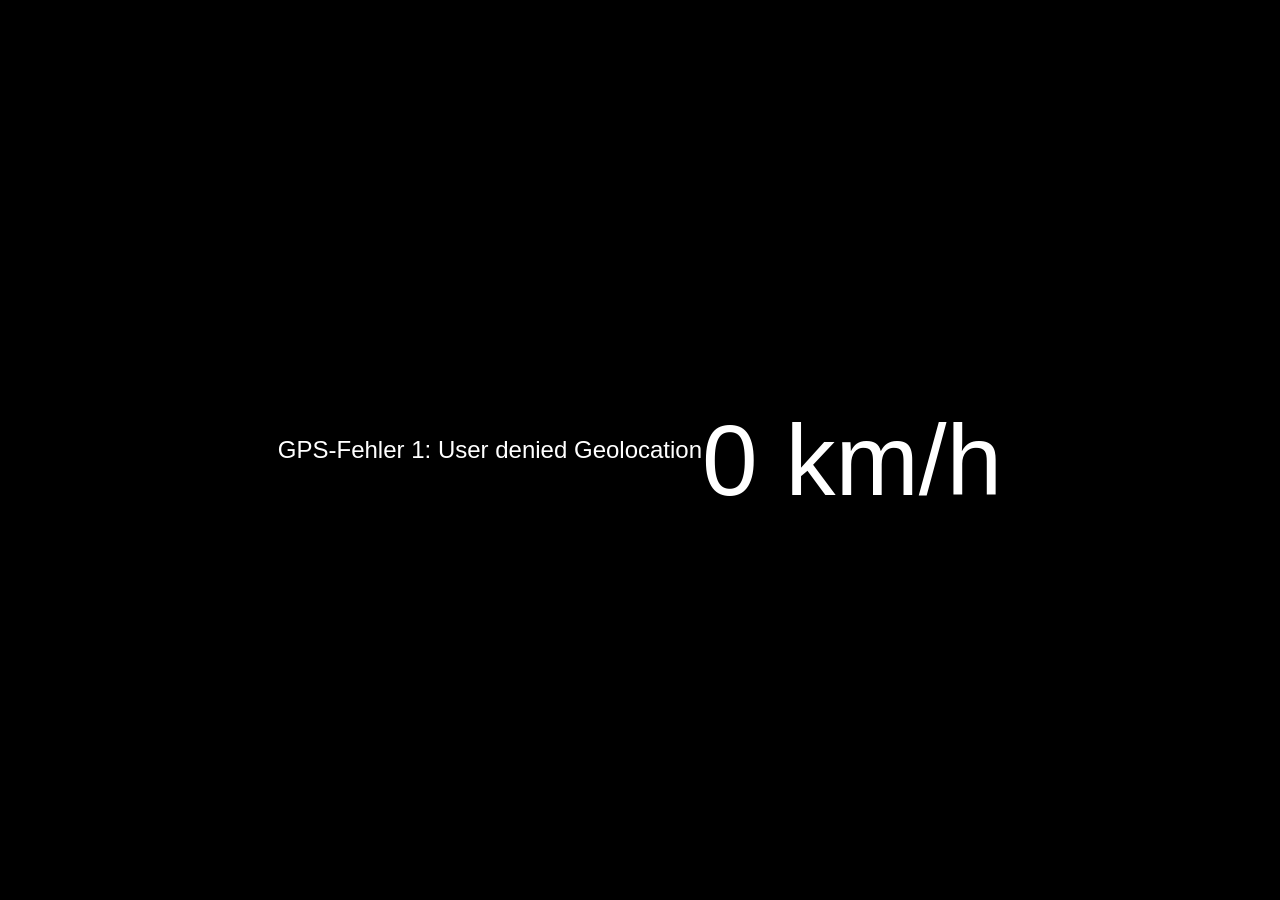
==== index.html @ 5b5c3d7a "Add initial HTML structure for GPS tesT" ====
<!DOCTYPE html>
<html lang="de">
<head>
    <meta charset="UTF-8">
    <meta name="viewport"
          content="width=device-width,
                   initial-scale=1.0">
    <title>DigitalTacho GPS Test</title>
    <style>
        html,
        body {
            margin: 0;
            width: 100%;
            height: 100%;
            background: #000;
            color: #fff;
            font-family: -apple-system, BlinkMacSystemFont, sans-serif;
        }
        body {
            display: flex;
            align-items: center;
            justify-content: center;
        }
        #status {
            text-align: center;
            font-size: 24px;
        }
        #speed {
            margin-top: 20px;
            font-size: 100px;
            font-weight: 300;
        }
    </style>
</head>
<body>
<div id="status">
    GPS wird gestartet …
</div>
<div id="speed">
    0 km/h
</div>
<script>
const status = document.getElementById("status");
const speed = document.getElementById("speed");
if (!navigator.geolocation) {
    status.textContent =
        "GPS wird nicht unterstützt";
} else {
    status.textContent =
        "GPS wird angefordert …";
    navigator.geolocation.watchPosition(
        function(position) {
            const gpsSpeed =
                position.coords.speed;
            if (
                gpsSpeed !== null &&
                Number.isFinite(gpsSpeed) &&
                gpsSpeed >= 0
            ) {
                const kmh =
                    Math.round(gpsSpeed * 3.6);
                speed.textContent =
                    kmh + " km/h";
            }
            status.textContent =
                "GPS aktiv · Genauigkeit ±" +
                Math.round(position.coords.accuracy) +
                " m";
        },
        function(error) {
            status.textContent =
                "GPS-Fehler " +
                error.code +
                ": " +
                error.message;
        },
        {
            enableHighAccuracy: true,
            maximumAge: 1000,
            timeout: 15000
        }
    );
}
</script>
</body>
</html>
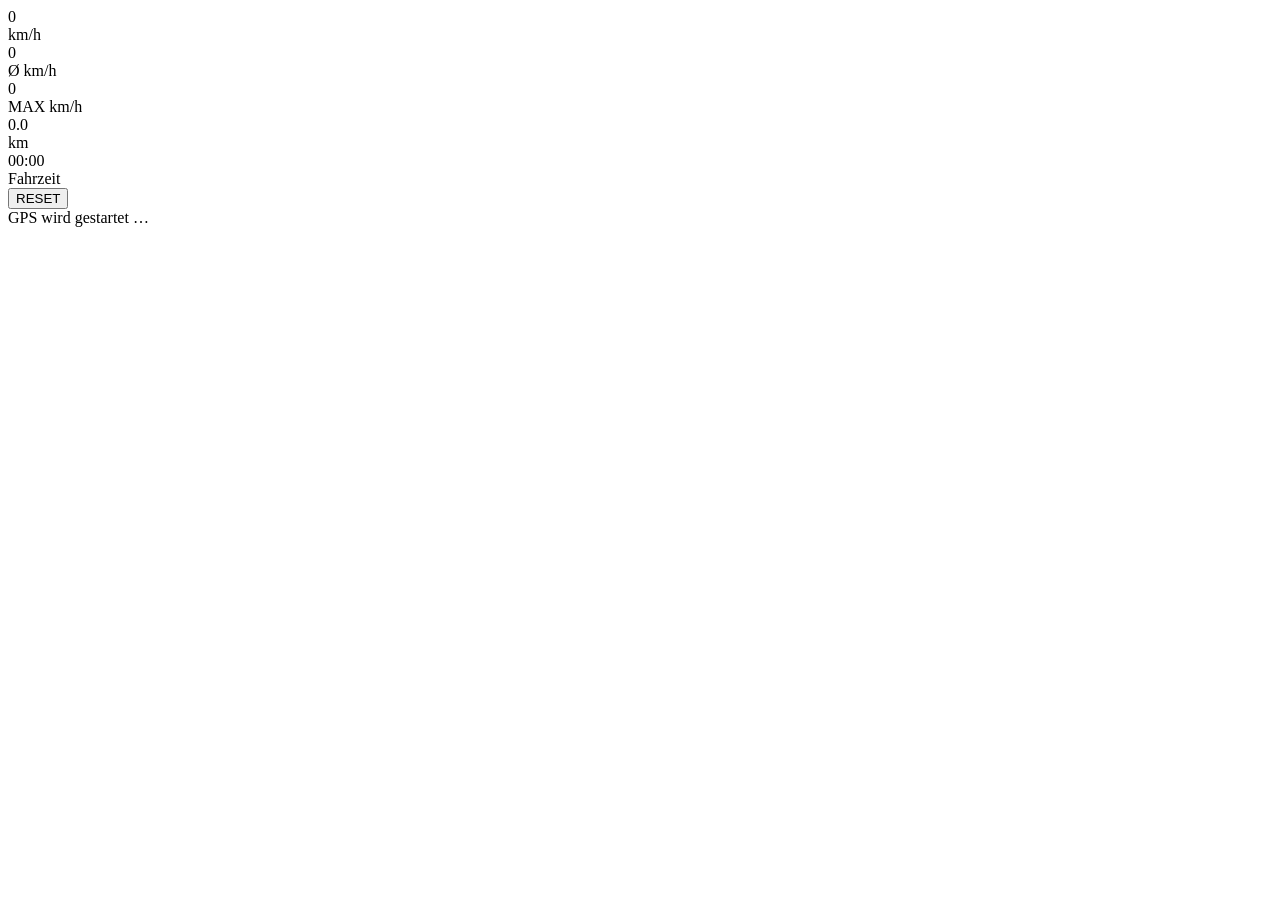
==== commit 7b2fd39d: "Enhance index.html for mobile compatibility and layout Updated meta tags for mobile web app support " ====
--- a/index.html
+++ b/index.html
@@ -4,83 +4,92 @@
     <meta charset="UTF-8">
     <meta name="viewport"
           content="width=device-width,
-                   initial-scale=1.0">
-    <title>DigitalTacho GPS Test</title>
-    <style>
-        html,
-        body {
-            margin: 0;
-            width: 100%;
-            height: 100%;
-            background: #000;
-            color: #fff;
-            font-family: -apple-system, BlinkMacSystemFont, sans-serif;
-        }
-        body {
-            display: flex;
-            align-items: center;
-            justify-content: center;
-        }
-        #status {
-            text-align: center;
-            font-size: 24px;
-        }
-        #speed {
-            margin-top: 20px;
-            font-size: 100px;
-            font-weight: 300;
-        }
-    </style>
+                   initial-scale=1.0,
+                   maximum-scale=1.0,
+                   user-scalable=no">
+    <meta name="apple-mobile-web-app-capable"
+          content="yes">
+    <meta name="apple-mobile-web-app-status-bar-style"
+          content="black-translucent">
+    <meta name="apple-mobile-web-app-title"
+          content="DigitalTacho">
+    <title>DigitalTacho</title>
+    <link rel="stylesheet"
+          href="style.css">
 </head>
 <body>
-<div id="status">
-    GPS wird gestartet …
-</div>
-<div id="speed">
-    0 km/h
-</div>
-<script>
-const status = document.getElementById("status");
-const speed = document.getElementById("speed");
-if (!navigator.geolocation) {
-    status.textContent =
-        "GPS wird nicht unterstützt";
-} else {
-    status.textContent =
-        "GPS wird angefordert …";
-    navigator.geolocation.watchPosition(
-        function(position) {
-            const gpsSpeed =
-                position.coords.speed;
-            if (
-                gpsSpeed !== null &&
-                Number.isFinite(gpsSpeed) &&
-                gpsSpeed >= 0
-            ) {
-                const kmh =
-                    Math.round(gpsSpeed * 3.6);
-                speed.textContent =
-                    kmh + " km/h";
-            }
-            status.textContent =
-                "GPS aktiv · Genauigkeit ±" +
-                Math.round(position.coords.accuracy) +
-                " m";
-        },
-        function(error) {
-            status.textContent =
-                "GPS-Fehler " +
-                error.code +
-                ": " +
-                error.message;
-        },
-        {
-            enableHighAccuracy: true,
-            maximumAge: 1000,
-            timeout: 15000
-        }
-    );
-}
-</script>
+<main class="tacho">
+    <!-- =========================
+         GESCHWINDIGKEIT
+         ========================= -->
+    <section class="speed-area">
+        <div id="speed">
+            0
+        </div>
+        <div class="unit">
+            km/h
+        </div>
+    </section>
+    <!-- =========================
+         FAHRDATEN
+         ========================= -->
+    <section class="stats">
+        <div class="stat">
+            <div
+                class="stat-value"
+                id="average">
+                0
+            </div>
+            <div class="stat-label">
+                Ø km/h
+            </div>
+        </div>
+        <div class="stat">
+            <div
+                class="stat-value"
+                id="maximum">
+                0
+            </div>
+            <div class="stat-label">
+                MAX km/h
+            </div>
+        </div>
+        <div class="stat">
+            <div
+                class="stat-value"
+                id="distance">
+                0.0
+            </div>
+            <div class="stat-label">
+                km
+            </div>
+        </div>
+        <div class="stat">
+            <div
+                class="stat-value"
+                id="duration">
+                00:00
+            </div>
+            <div class="stat-label">
+                Fahrzeit
+            </div>
+        </div>
+    </section>
+    <!-- =========================
+         RESET
+         ========================= -->
+    <button
+        id="resetButton"
+        type="button">
+        RESET
+    </button>
+    <!-- =========================
+         GPS STATUS
+         ========================= -->
+    <div id="status">
+        GPS wird gestartet …
+    </div>
+</main>
+<script src="app.js"></script>
 </body>
 </html>
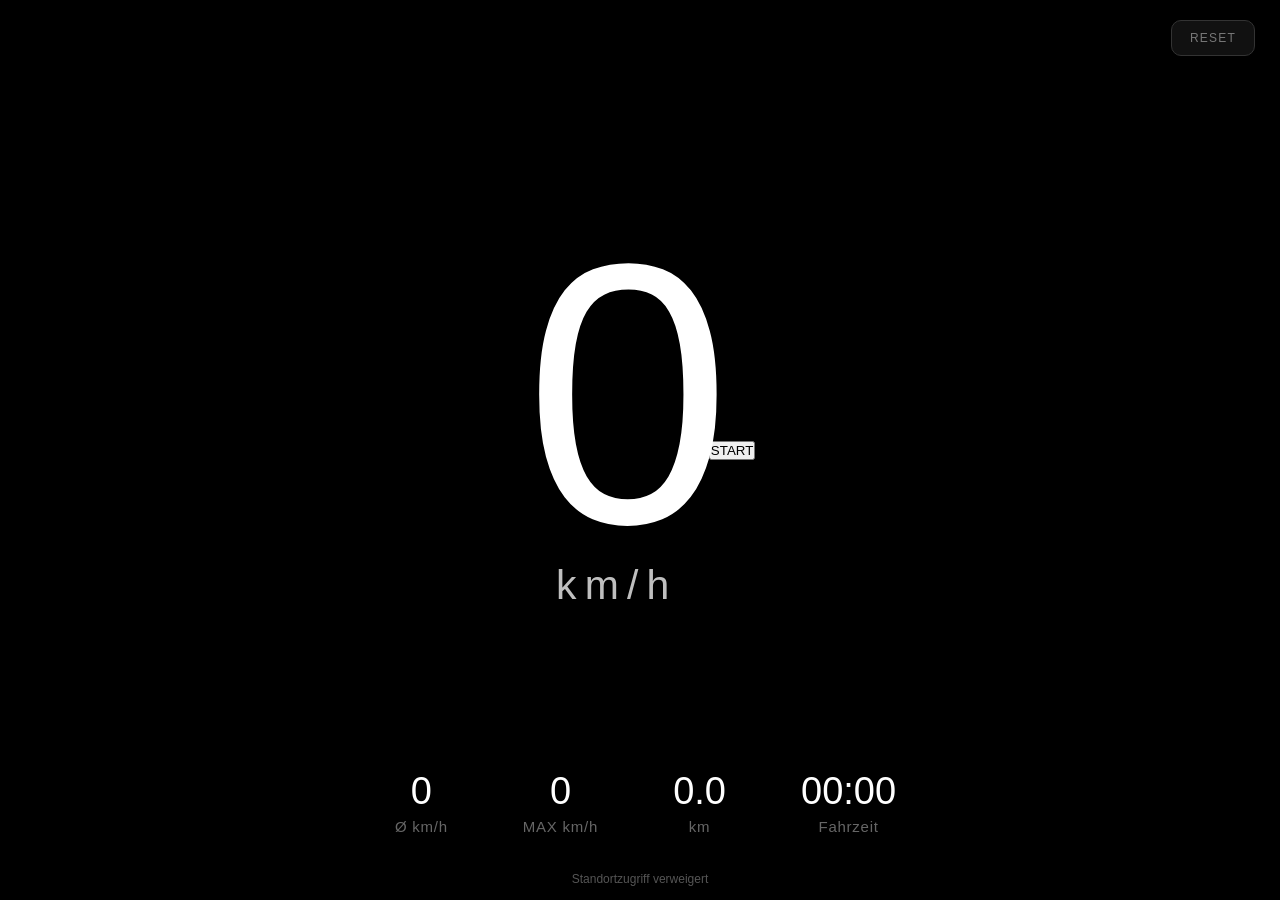
==== commit f1a59613: "Refactor button layout in index.html" ====
--- a/index.html
+++ b/index.html
@@ -78,11 +78,17 @@
     <!-- =========================
          RESET
          ========================= -->
-    <button
-        id="resetButton"
-        type="button">
+    <div class="controls">
+
+    <button id="startButton" type="button">
+        START
+    </button>
+
+    <button id="resetButton" type="button">
         RESET
     </button>
+
+</div>
     <!-- =========================
          GPS STATUS
          ========================= -->
--- a/style.css
+++ b/style.css
@@ -0,0 +1,154 @@
+* {
+    box-sizing: border-box;
+    margin: 0;
+    padding: 0;
+}
+html,
+body {
+    width: 100%;
+    height: 100%;
+    overflow: hidden;
+    background: #000;
+    color: #fff;
+    font-family:
+        -apple-system,
+        BlinkMacSystemFont,
+        "SF Pro Display",
+        "Helvetica Neue",
+        sans-serif;
+}
+body {
+    min-height: 100vh;
+    user-select: none;
+    -webkit-user-select: none;
+    -webkit-touch-callout: none;
+}
+/* =========================
+   TACHO
+   ========================= */
+.tacho {
+    width: 100vw;
+    height: 100vh;
+    position: relative;
+    display: flex;
+    align-items: center;
+    justify-content: center;
+}
+/* =========================
+   GESCHWINDIGKEIT
+   ========================= */
+.speed-area {
+    display: flex;
+    flex-direction: column;
+    align-items: center;
+    justify-content: center;
+    transform:
+        translateY(-5%);
+}
+#speed {
+    font-size:
+        clamp(160px, 29vw, 390px);
+    font-weight: 300;
+    line-height: 0.75;
+    letter-spacing: -0.06em;
+    font-variant-numeric:
+        tabular-nums;
+    transition:
+        color 0.25s ease;
+}
+.unit {
+    margin-top: 28px;
+    font-size:
+        clamp(24px, 3.2vw, 46px);
+    font-weight: 400;
+    letter-spacing: 0.2em;
+    opacity: 0.75;
+}
+/* =========================
+   FAHRDATEN
+   ========================= */
+.stats {
+    position: absolute;
+    left: 50%;
+    bottom: 65px;
+    transform:
+        translateX(-50%);
+    display: flex;
+    align-items: center;
+    justify-content: center;
+    gap:
+        clamp(25px, 5vw, 80px);
+    white-space: nowrap;
+}
+.stat {
+    min-width: 75px;
+    text-align: center;
+}
+.stat-value {
+    font-size:
+        clamp(20px, 3vw, 38px);
+    font-weight: 400;
+    font-variant-numeric:
+        tabular-nums;
+}
+.stat-label {
+    margin-top: 5px;
+    font-size:
+        clamp(10px, 1.2vw, 15px);
+    color: #666;
+    letter-spacing: 0.05em;
+}
+/* =========================
+   GPS STATUS
+   ========================= */
+#status {
+    position: absolute;
+    bottom: 14px;
+    left: 50%;
+    transform:
+        translateX(-50%);
+    color: #555;
+    font-size: 12px;
+    white-space: nowrap;
+}
+/* =========================
+   RESET BUTTON
+   ========================= */
+#resetButton {
+    position: absolute;
+    top: 20px;
+    right: 25px;
+    padding:
+        10px 18px;
+    border: 1px solid #333;
+    border-radius: 10px;
+    background: #111;
+    color: #777;
+    font-size: 12px;
+    letter-spacing: 0.1em;
+    -webkit-appearance: none;
+    appearance: none;
+}
+#resetButton:active {
+    background: #222;
+    color: #fff;
+}
+/* =========================
+   HOCHFORMAT
+   ========================= */
+@media (orientation: portrait) {
+    .tacho::before {
+        content:
+            "Bitte iPhone quer halten";
+        position: absolute;
+        inset: 0;
+        z-index: 1000;
+        display: flex;
+        align-items: center;
+        justify-content: center;
+        background: #000;
+        color: #fff;
+        font-size: 26px;
+        text-align: center;
+    }
+}
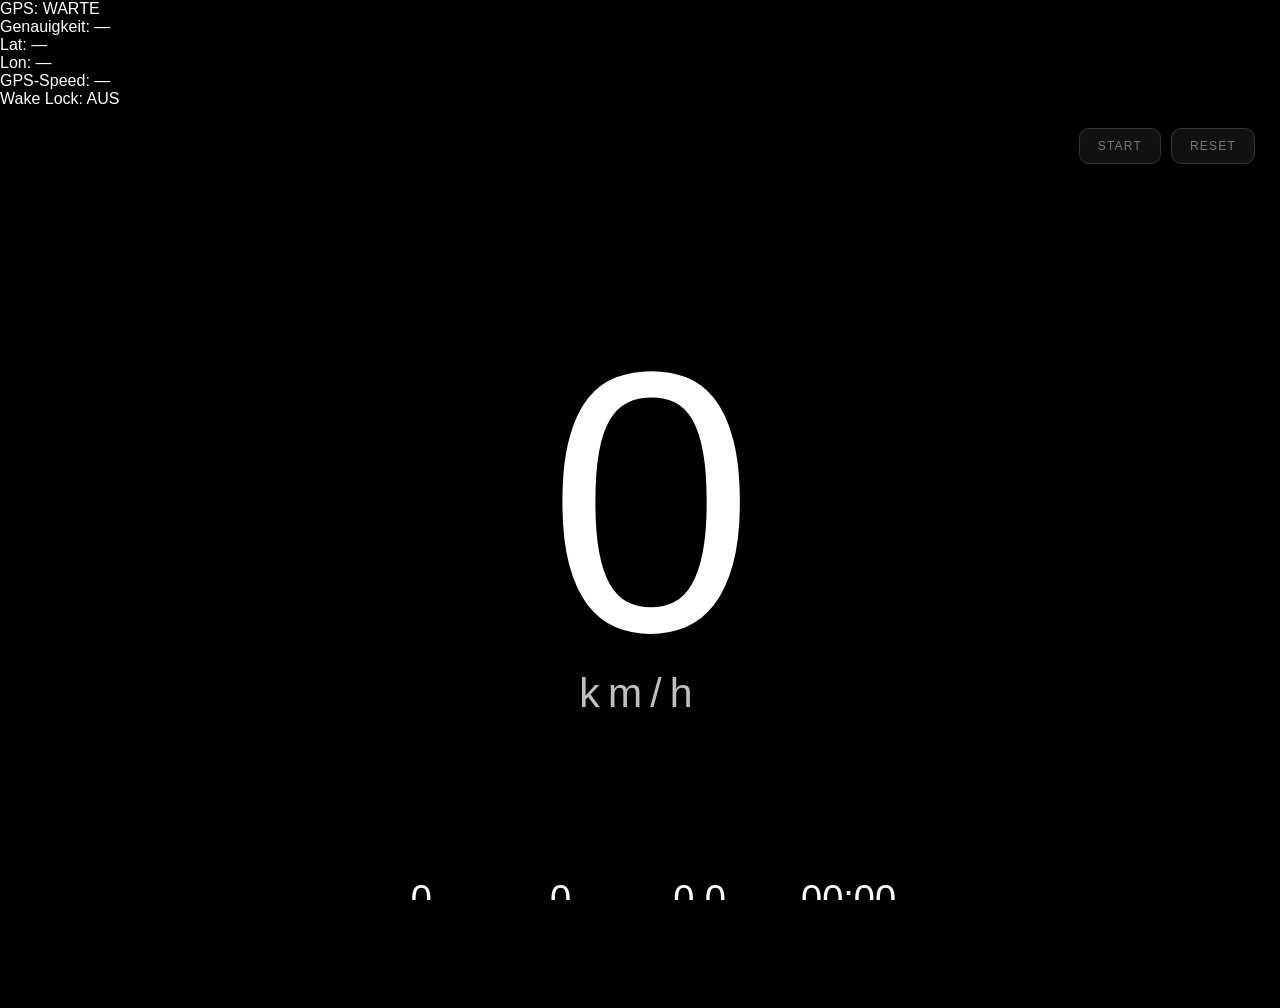
==== commit be38e75b: "Add GPS and diagnostics sections to index.html" ====
--- a/index.html
+++ b/index.html
@@ -18,6 +18,33 @@
           href="style.css">
 </head>
 <body>
+    <div class="diagnostics">
+
+    <div id="gpsStatus">
+        GPS: WARTE
+    </div>
+
+    <div id="gpsAccuracy">
+        Genauigkeit: —
+    </div>
+
+    <div id="gpsLatitude">
+        Lat: —
+    </div>
+
+    <div id="gpsLongitude">
+        Lon: —
+    </div>
+
+    <div id="gpsSpeed">
+        GPS-Speed: —
+    </div>
+
+    <div id="wakeStatus">
+        Wake Lock: AUS
+    </div>
+
+</div>
 <main class="tacho">
     <!-- =========================
          GESCHWINDIGKEIT
--- a/style.css
+++ b/style.css
@@ -23,9 +23,9 @@
     -webkit-user-select: none;
     -webkit-touch-callout: none;
 }
-/* =========================
+/* =====================================================
    TACHO
-   ========================= */
+   ===================================================== */
 .tacho {
     width: 100vw;
     height: 100vh;
@@ -34,9 +34,9 @@
     align-items: center;
     justify-content: center;
 }
-/* =========================
+/* =====================================================
    GESCHWINDIGKEIT
-   ========================= */
+   ===================================================== */
 .speed-area {
     display: flex;
     flex-direction: column;
@@ -64,9 +64,9 @@
     letter-spacing: 0.2em;
     opacity: 0.75;
 }
-/* =========================
+/* =====================================================
    FAHRDATEN
-   ========================= */
+   ===================================================== */
 .stats {
     position: absolute;
     left: 50%;
@@ -98,9 +98,9 @@
     color: #666;
     letter-spacing: 0.05em;
 }
-/* =========================
+/* =====================================================
    GPS STATUS
-   ========================= */
+   ===================================================== */
 #status {
     position: absolute;
     bottom: 14px;
@@ -111,31 +111,41 @@
     font-size: 12px;
     white-space: nowrap;
 }
-/* =========================
-   RESET BUTTON
-   ========================= */
-#resetButton {
+/* =====================================================
+   STEUERUNG
+   ===================================================== */
+.controls {
     position: absolute;
     top: 20px;
     right: 25px;
+    display: flex;
+    gap: 10px;
+}
+.controls button {
+    min-width: 70px;
     padding:
         10px 18px;
-    border: 1px solid #333;
+    border:
+        1px solid #333;
     border-radius: 10px;
     background: #111;
     color: #777;
     font-size: 12px;
+    font-weight: 500;
     letter-spacing: 0.1em;
     -webkit-appearance: none;
     appearance: none;
-}
-#resetButton:active {
+    -webkit-tap-highlight-color:
+        transparent;
+}
+.controls button:active {
     background: #222;
     color: #fff;
-}
-/* =========================
+    border-color: #555;
+}
+/* =====================================================
    HOCHFORMAT
-   ========================= */
+   ===================================================== */
 @media (orientation: portrait) {
     .tacho::before {
         content:
@@ -152,3 +162,44 @@
         text-align: center;
     }
 }
+/* =====================================================
+   KLEINE QUERFORMAT-GERÄTE
+   ===================================================== */
+@media (
+    orientation: landscape
+) and (
+    max-height: 450px
+) {
+    #speed {
+        font-size:
+            clamp(120px, 28vh, 230px);
+    }
+    .unit {
+        margin-top: 15px;
+        font-size:
+            clamp(18px, 5vh, 28px);
+    }
+    .stats {
+        bottom: 42px;
+        gap: 25px;
+    }
+    .stat-value {
+        font-size: 20px;
+    }
+    .stat-label {
+        font-size: 10px;
+    }
+    #status {
+        bottom: 8px;
+        font-size: 10px;
+    }
+    .controls {
+        top: 10px;
+        right: 15px;
+    }
+    .controls button {
+        padding:
+            7px 12px;
+        font-size: 10px;
+    }
+}
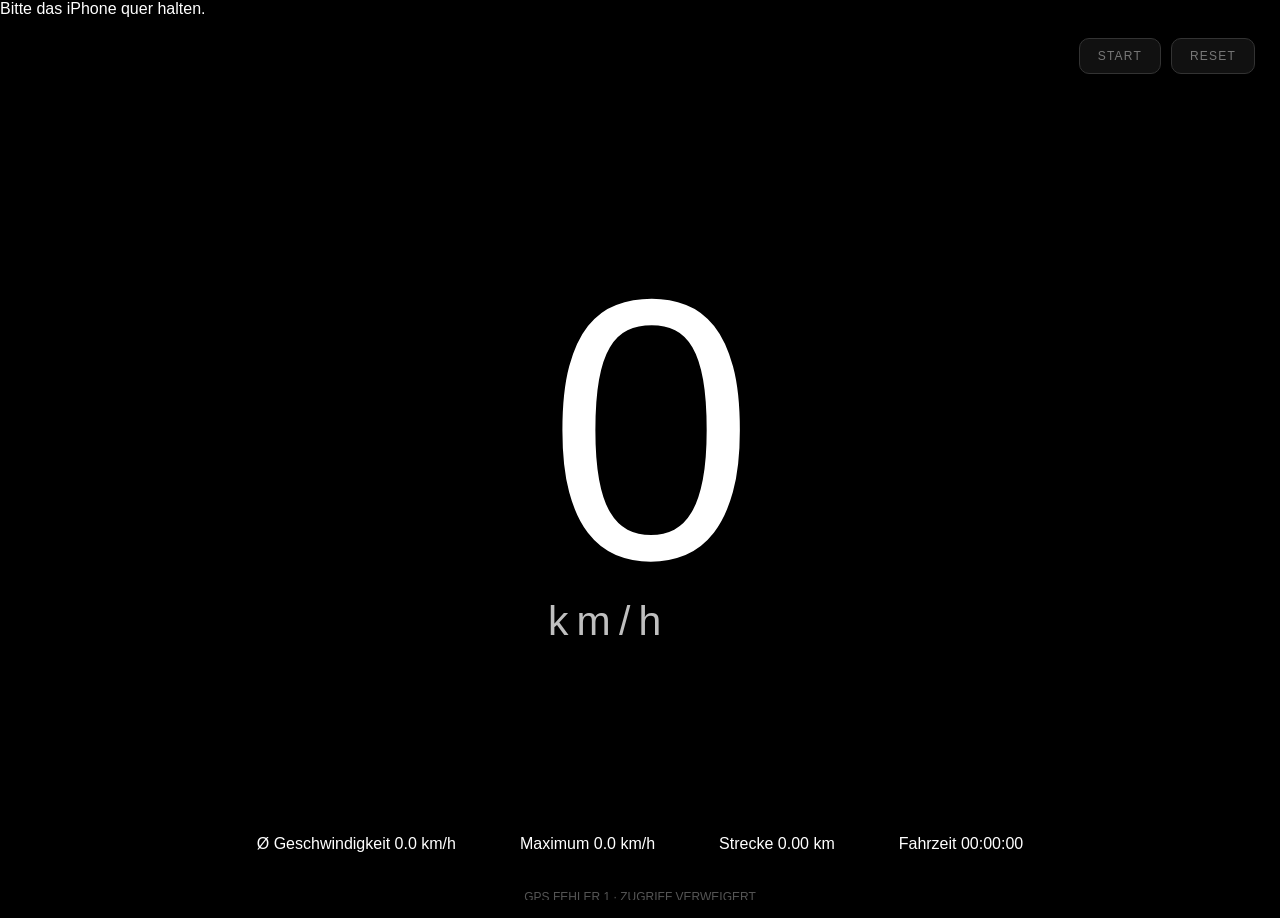
==== commit 638dd63f: "Refactor index.html for improved mobile layout Updated meta tags for better mobile support and added" ====
--- a/index.html
+++ b/index.html
@@ -2,127 +2,95 @@
 <html lang="de">
 <head>
     <meta charset="UTF-8">
-    <meta name="viewport"
-          content="width=device-width,
-                   initial-scale=1.0,
-                   maximum-scale=1.0,
-                   user-scalable=no">
-    <meta name="apple-mobile-web-app-capable"
-          content="yes">
-    <meta name="apple-mobile-web-app-status-bar-style"
-          content="black-translucent">
-    <meta name="apple-mobile-web-app-title"
-          content="DigitalTacho">
+    <meta
+        name="viewport"
+        content="width=device-width, initial-scale=1.0, viewport-fit=cover"
+    >
+    <meta
+        name="apple-mobile-web-app-capable"
+        content="yes"
+    >
+    <meta
+        name="apple-mobile-web-app-status-bar-style"
+        content="black-translucent"
+    >
+    <meta
+        name="theme-color"
+        content="#000000"
+    >
     <title>DigitalTacho</title>
-    <link rel="stylesheet"
-          href="style.css">
+    <link rel="stylesheet" href="style.css">
 </head>
 <body>
-    <div class="diagnostics">
-
-    <div id="gpsStatus">
-        GPS: WARTE
+    <div class="portrait-warning">
+        Bitte das iPhone quer halten.
     </div>
-
-    <div id="gpsAccuracy">
-        Genauigkeit: —
-    </div>
-
-    <div id="gpsLatitude">
-        Lat: —
-    </div>
-
-    <div id="gpsLongitude">
-        Lon: —
-    </div>
-
-    <div id="gpsSpeed">
-        GPS-Speed: —
-    </div>
-
-    <div id="wakeStatus">
-        Wake Lock: AUS
-    </div>
-
-</div>
-<main class="tacho">
-    <!-- =========================
-         GESCHWINDIGKEIT
-         ========================= -->
-    <section class="speed-area">
-        <div id="speed">
-            0
-        </div>
-        <div class="unit">
-            km/h
-        </div>
-    </section>
-    <!-- =========================
-         FAHRDATEN
-         ========================= -->
-    <section class="stats">
-        <div class="stat">
-            <div
-                class="stat-value"
-                id="average">
+    <main class="tacho">
+        <!-- GESCHWINDIGKEIT -->
+        <section class="speed-section">
+            <div id="speed" class="speed">
                 0
             </div>
-            <div class="stat-label">
-                Ø km/h
+            <div class="unit">
+                km/h
             </div>
-        </div>
-        <div class="stat">
-            <div
-                class="stat-value"
-                id="maximum">
-                0
+            <div id="status" class="status">
+                GPS wird gestartet …
             </div>
-            <div class="stat-label">
-                MAX km/h
+        </section>
+        <!-- FAHRTDATEN -->
+        <section class="stats">
+            <div class="stat">
+                <span class="label">
+                    Ø Geschwindigkeit
+                </span>
+                <span id="averageSpeed" class="value">
+                    0.0 km/h
+                </span>
             </div>
-        </div>
-        <div class="stat">
-            <div
-                class="stat-value"
-                id="distance">
-                0.0
+            <div class="stat">
+                <span class="label">
+                    Maximum
+                </span>
+                <span id="maximumSpeed" class="value">
+                    0.0 km/h
+                </span>
             </div>
-            <div class="stat-label">
-                km
+            <div class="stat">
+                <span class="label">
+                    Strecke
+                </span>
+                <span id="distance" class="value">
+                    0.00 km
+                </span>
             </div>
-        </div>
-        <div class="stat">
-            <div
-                class="stat-value"
-                id="duration">
-                00:00
+            <div class="stat">
+                <span class="label">
+                    Fahrzeit
+                </span>
+                <span id="duration" class="value">
+                    00:00:00
+                </span>
             </div>
-            <div class="stat-label">
-                Fahrzeit
-            </div>
-        </div>
-    </section>
-    <!-- =========================
-         RESET
-         ========================= -->
-    <div class="controls">
-
-    <button id="startButton" type="button">
-        START
-    </button>
-
-    <button id="resetButton" type="button">
-        RESET
-    </button>
-
-</div>
-    <!-- =========================
-         GPS STATUS
-         ========================= -->
-    <div id="status">
-        GPS wird gestartet …
-    </div>
-</main>
-<script src="app.js"></script>
+        </section>
+        <!-- BEDIENUNG -->
+        <section class="controls">
+            <button
+                id="startButton"
+                type="button"
+                class="start-button"
+            >
+                START
+            </button>
+            <button
+                id="resetButton"
+                type="button"
+                class="reset-button"
+            >
+                RESET
+            </button>
+        </section>
+    </main>
+    <script src="app.js"></script>
 </body>
 </html>
--- a/style.css
+++ b/style.css
@@ -143,6 +143,23 @@
     color: #fff;
     border-color: #555;
 }
+.diagnostics {
+
+    position: absolute;
+
+    top: 20px;
+
+    left: 25px;
+
+    color: #555;
+
+    font-size: 11px;
+
+    line-height: 1.5;
+
+    font-variant-numeric:
+        tabular-nums;
+}
 /* =====================================================
    HOCHFORMAT
    ===================================================== */
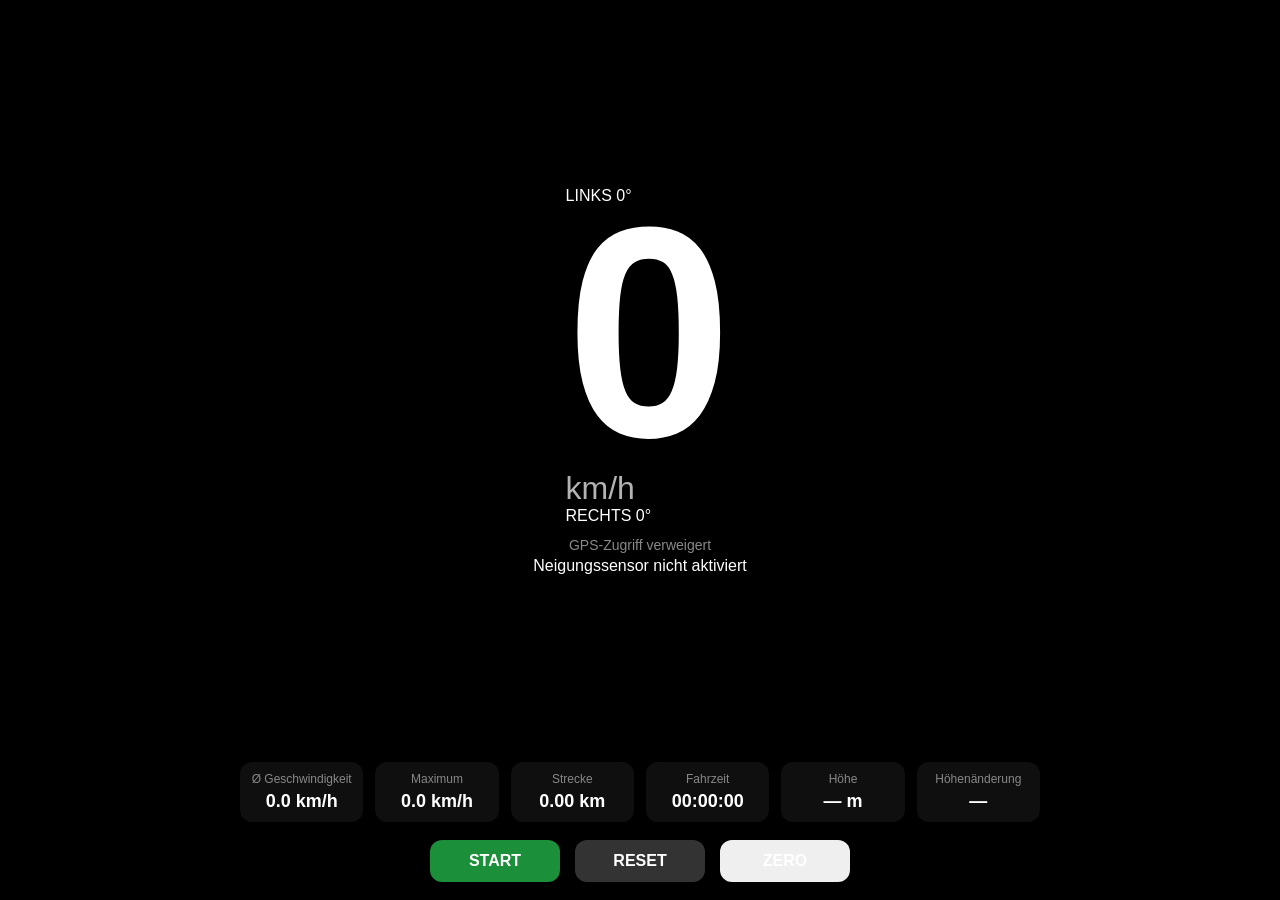
==== commit 9a5c1f4f: "Update index.html" ====
--- a/index.html
+++ b/index.html
@@ -2,44 +2,105 @@
 <html lang="de">
 <head>
     <meta charset="UTF-8">
+
     <meta
         name="viewport"
         content="width=device-width, initial-scale=1.0, viewport-fit=cover"
     >
+
     <meta
         name="apple-mobile-web-app-capable"
         content="yes"
     >
+
     <meta
         name="apple-mobile-web-app-status-bar-style"
         content="black-translucent"
     >
+
     <meta
         name="theme-color"
         content="#000000"
     >
+
     <title>DigitalTacho</title>
+
     <link rel="stylesheet" href="style.css">
 </head>
+
 <body>
+
     <div class="portrait-warning">
         Bitte das iPhone quer halten.
     </div>
+
     <main class="tacho">
-        <!-- GESCHWINDIGKEIT -->
+
+        <!-- GESCHWINDIGKEIT UND SCHRÄGLAGE -->
+
         <section class="speed-section">
-            <div id="speed" class="speed">
-                0
+
+            <div class="speed-layout">
+
+                <!-- LINKS -->
+
+                <div class="lean-indicator lean-left">
+
+                    <span class="lean-label">
+                        LINKS
+                    </span>
+
+                    <span id="leanLeft" class="lean-value">
+                        0°
+                    </span>
+
+                </div>
+
+                <!-- GESCHWINDIGKEIT -->
+
+                <div class="speed-center">
+
+                    <div id="speed" class="speed">
+                        0
+                    </div>
+
+                    <div class="unit">
+                        km/h
+                    </div>
+
+                </div>
+
+                <!-- RECHTS -->
+
+                <div class="lean-indicator lean-right">
+
+                    <span class="lean-label">
+                        RECHTS
+                    </span>
+
+                    <span id="leanRight" class="lean-value">
+                        0°
+                    </span>
+
+                </div>
+
             </div>
-            <div class="unit">
-                km/h
-            </div>
+
             <div id="status" class="status">
                 GPS wird gestartet …
             </div>
+
+            <div id="leanStatus" class="lean-status">
+                Neigungssensor nicht aktiviert
+            </div>
+
         </section>
+
+
         <!-- FAHRTDATEN -->
+
         <section class="stats">
+
             <div class="stat">
                 <span class="label">
                     Ø Geschwindigkeit
@@ -48,6 +109,7 @@
                     0.0 km/h
                 </span>
             </div>
+
             <div class="stat">
                 <span class="label">
                     Maximum
@@ -56,6 +118,7 @@
                     0.0 km/h
                 </span>
             </div>
+
             <div class="stat">
                 <span class="label">
                     Strecke
@@ -64,6 +127,7 @@
                     0.00 km
                 </span>
             </div>
+
             <div class="stat">
                 <span class="label">
                     Fahrzeit
@@ -72,9 +136,14 @@
                     00:00:00
                 </span>
             </div>
+
         </section>
+
+
         <!-- BEDIENUNG -->
+
         <section class="controls">
+
             <button
                 id="startButton"
                 type="button"
@@ -82,6 +151,7 @@
             >
                 START
             </button>
+
             <button
                 id="resetButton"
                 type="button"
@@ -89,8 +159,20 @@
             >
                 RESET
             </button>
+
+            <button
+                id="zeroButton"
+                type="button"
+                class="zero-button"
+            >
+                ZERO
+            </button>
+
         </section>
+
     </main>
+
     <script src="app.js"></script>
+
 </body>
 </html>
--- a/style.css
+++ b/style.css
@@ -1,13 +1,15 @@
+/* =====================================================
+   GRUNDLAYOUT
+   ===================================================== */
 * {
     box-sizing: border-box;
+}
+html,
+body {
     margin: 0;
     padding: 0;
-}
-html,
-body {
     width: 100%;
     height: 100%;
-    overflow: hidden;
     background: #000;
     color: #fff;
     font-family:
@@ -15,208 +17,248 @@
         BlinkMacSystemFont,
         "SF Pro Display",
         "Helvetica Neue",
+        Arial,
         sans-serif;
-}
-body {
+    overflow: hidden;
+}
+/* =====================================================
+   TACHO
+   ===================================================== */
+.tacho {
+    width: 100%;
+    height: 100%;
     min-height: 100vh;
-    user-select: none;
-    -webkit-user-select: none;
-    -webkit-touch-callout: none;
-}
-/* =====================================================
-   TACHO
-   ===================================================== */
-.tacho {
-    width: 100vw;
-    height: 100vh;
-    position: relative;
-    display: flex;
-    align-items: center;
-    justify-content: center;
+    display: flex;
+    flex-direction: column;
+    justify-content: center;
+    align-items: center;
+    padding:
+        env(safe-area-inset-top)
+        env(safe-area-inset-right)
+        env(safe-area-inset-bottom)
+        env(safe-area-inset-left);
 }
 /* =====================================================
    GESCHWINDIGKEIT
    ===================================================== */
-.speed-area {
+.speed-section {
     display: flex;
     flex-direction: column;
     align-items: center;
     justify-content: center;
-    transform:
-        translateY(-5%);
-}
-#speed {
-    font-size:
-        clamp(160px, 29vw, 390px);
-    font-weight: 300;
-    line-height: 0.75;
+    flex: 1;
+}
+.speed {
+    font-size: clamp(
+        120px,
+        25vw,
+        300px
+    );
+    line-height: 0.85;
+    font-weight: 700;
     letter-spacing: -0.06em;
     font-variant-numeric:
         tabular-nums;
-    transition:
-        color 0.25s ease;
+    text-align: center;
 }
 .unit {
-    margin-top: 28px;
-    font-size:
-        clamp(24px, 3.2vw, 46px);
-    font-weight: 400;
-    letter-spacing: 0.2em;
-    opacity: 0.75;
-}
-/* =====================================================
-   FAHRDATEN
+    margin-top: 10px;
+    font-size: clamp(
+        20px,
+        3vw,
+        32px
+    );
+    font-weight: 500;
+    opacity: 0.7;
+}
+/* =====================================================
+   STATUS
+   ===================================================== */
+.status {
+    margin-top: 12px;
+    font-size: 14px;
+    color: #888;
+    text-align: center;
+    min-height: 20px;
+}
+/* =====================================================
+   STATISTIK
    ===================================================== */
 .stats {
-    position: absolute;
-    left: 50%;
-    bottom: 65px;
-    transform:
-        translateX(-50%);
-    display: flex;
-    align-items: center;
-    justify-content: center;
-    gap:
-        clamp(25px, 5vw, 80px);
-    white-space: nowrap;
+    width: min(
+        800px,
+        92vw
+    );
+    display: grid;
+    grid-template-columns:
+        repeat(6, 1fr);
+    gap: 12px;
+    margin-bottom: 18px;
 }
 .stat {
-    min-width: 75px;
-    text-align: center;
-}
-.stat-value {
-    font-size:
-        clamp(20px, 3vw, 38px);
-    font-weight: 400;
+    display: flex;
+    flex-direction: column;
+    align-items: center;
+    justify-content: center;
+    padding: 10px;
+    border-radius: 12px;
+    background: rgba(
+        255,
+        255,
+        255,
+        0.06
+    );
+}
+.label {
+    font-size: 12px;
+    color: #888;
+    margin-bottom: 5px;
+    text-align: center;
+}
+.value {
+    font-size: clamp(
+        13px,
+        1.5vw,
+        18px
+    );
+    font-weight: 600;
     font-variant-numeric:
         tabular-nums;
-}
-.stat-label {
-    margin-top: 5px;
-    font-size:
-        clamp(10px, 1.2vw, 15px);
-    color: #666;
-    letter-spacing: 0.05em;
-}
-/* =====================================================
-   GPS STATUS
-   ===================================================== */
-#status {
-    position: absolute;
-    bottom: 14px;
-    left: 50%;
-    transform:
-        translateX(-50%);
-    color: #555;
-    font-size: 12px;
     white-space: nowrap;
 }
 /* =====================================================
-   STEUERUNG
+   BUTTONS
    ===================================================== */
 .controls {
-    position: absolute;
-    top: 20px;
-    right: 25px;
-    display: flex;
-    gap: 10px;
+    display: flex;
+    gap: 15px;
+    margin-bottom: 18px;
 }
 .controls button {
-    min-width: 70px;
+    border: none;
+    border-radius: 12px;
     padding:
-        10px 18px;
-    border:
-        1px solid #333;
-    border-radius: 10px;
-    background: #111;
-    color: #777;
-    font-size: 12px;
-    font-weight: 500;
-    letter-spacing: 0.1em;
-    -webkit-appearance: none;
-    appearance: none;
+        12px
+        30px;
+    min-width: 130px;
+    font-size: 16px;
+    font-weight: 700;
+    color: #fff;
+    cursor: pointer;
     -webkit-tap-highlight-color:
         transparent;
 }
-.controls button:active {
+.start-button {
+    background: #1b8f3a;
+}
+.start-button:active {
+    background: #146b2b;
+}
+.stop-button {
+    background: #d32f2f;
+}
+.stop-button:active {
+    background: #a92323;
+}
+.reset-button {
+    background: #333;
+}
+.reset-button:active {
     background: #222;
+}
+/* =====================================================
+   HOCHFORMAT
+   ===================================================== */
+.portrait-warning {
+    display: none;
+    position: fixed;
+    inset: 0;
+    z-index: 9999;
+    background: #000;
     color: #fff;
-    border-color: #555;
-}
-.diagnostics {
-
-    position: absolute;
-
-    top: 20px;
-
-    left: 25px;
-
-    color: #555;
-
-    font-size: 11px;
-
-    line-height: 1.5;
-
-    font-variant-numeric:
-        tabular-nums;
-}
-/* =====================================================
-   HOCHFORMAT
+    align-items: center;
+    justify-content: center;
+    text-align: center;
+    font-size: 24px;
+    padding: 30px;
+}
+/* =====================================================
+   IPHONE HOCHFORMAT
    ===================================================== */
 @media (orientation: portrait) {
-    .tacho::before {
-        content:
-            "Bitte iPhone quer halten";
-        position: absolute;
-        inset: 0;
-        z-index: 1000;
+    .portrait-warning {
         display: flex;
-        align-items: center;
-        justify-content: center;
-        background: #000;
-        color: #fff;
-        font-size: 26px;
-        text-align: center;
-    }
-}
-/* =====================================================
-   KLEINE QUERFORMAT-GERÄTE
+    }
+    .tacho {
+        display: none;
+    }
+}
+/* =====================================================
+   KLEINE QUERFORMAT-DISPLAYS
    ===================================================== */
 @media (
     orientation: landscape
-) and (
-    max-height: 450px
-) {
-    #speed {
-        font-size:
-            clamp(120px, 28vh, 230px);
+) and (max-height: 500px) {
+    .speed {
+        font-size: clamp(
+            90px,
+            22vw,
+            190px
+        );
     }
     .unit {
-        margin-top: 15px;
-        font-size:
-            clamp(18px, 5vh, 28px);
+        margin-top: 5px;
+        font-size: 18px;
+    }
+    .status {
+        margin-top: 5px;
+        font-size: 12px;
     }
     .stats {
-        bottom: 42px;
-        gap: 25px;
-    }
-    .stat-value {
-        font-size: 20px;
-    }
-    .stat-label {
+        margin-bottom: 8px;
+        gap: 8px;
+    }
+    .stat {
+        padding: 6px;
+    }
+    .label {
         font-size: 10px;
     }
-    #status {
-        bottom: 8px;
-        font-size: 10px;
+    .value {
+        font-size: 15px;
     }
     .controls {
-        top: 10px;
-        right: 15px;
+        margin-bottom: 8px;
+        gap: 10px;
     }
     .controls button {
         padding:
-            7px 12px;
-        font-size: 10px;
-    }
-}
+            8px
+            24px;
+        min-width: 110px;
+        font-size: 14px;
+    }
+}
+/* =====================================================
+   GPS-QUALITÄT
+   ===================================================== */
+
+.gps-excellent {
+    color: #00e676;
+}
+
+.gps-good {
+    color: #66bb6a;
+}
+
+.gps-medium {
+    color: #ffca28;
+}
+
+.gps-weak {
+    color: #ff9800;
+}
+
+.gps-poor {
+    color: #f44336;
+}
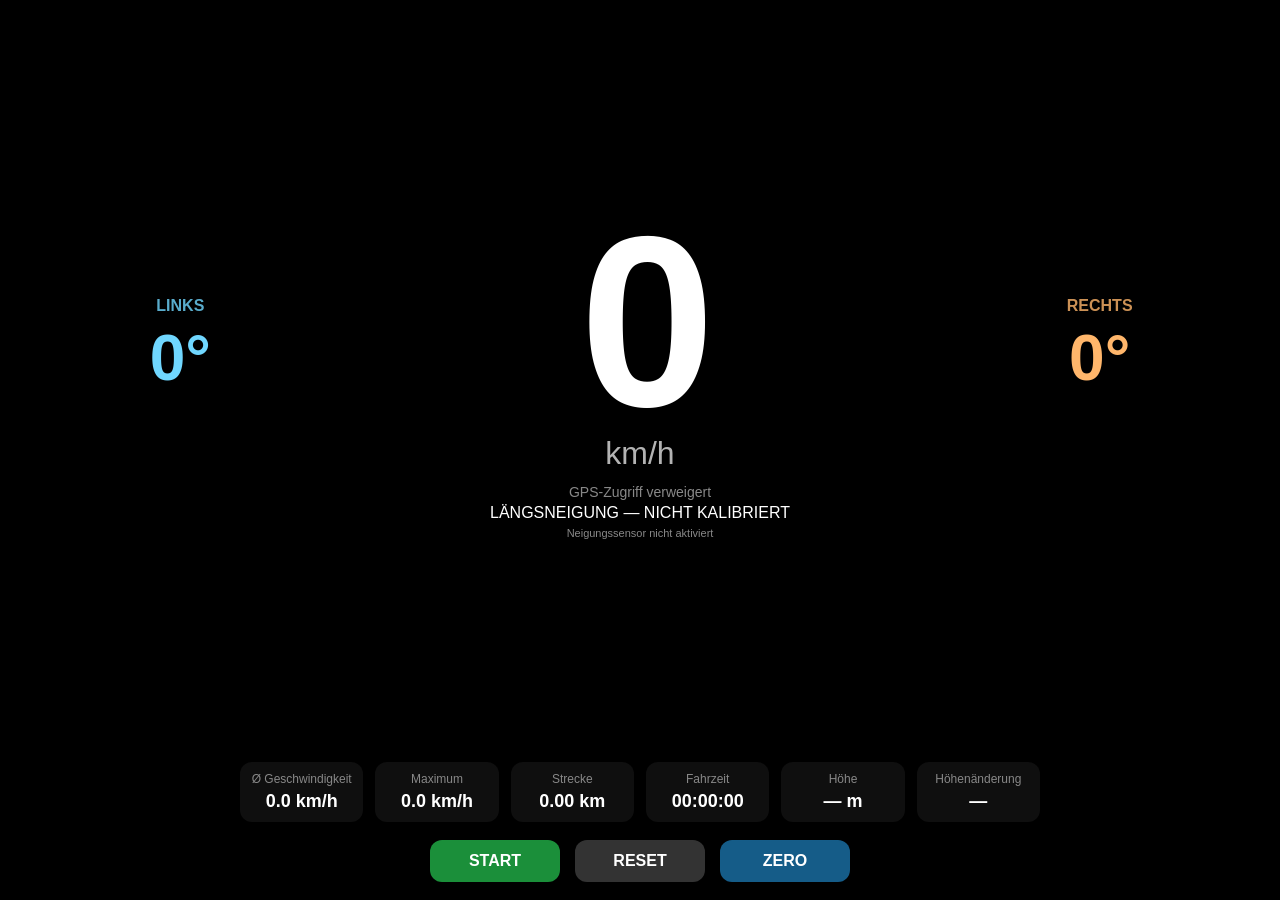
==== commit bf71316c: "Update index.html" ====
--- a/index.html
+++ b/index.html
@@ -90,9 +90,23 @@
                 GPS wird gestartet …
             </div>
 
-            <div id="leanStatus" class="lean-status">
-                Neigungssensor nicht aktiviert
-            </div>
+            <div class="pitch-display">
+    <span class="pitch-label">
+        LÄNGSNEIGUNG
+    </span>
+
+    <span id="pitchValue" class="pitch-value">
+        —
+    </span>
+
+    <span id="pitchDirection" class="pitch-direction">
+        NICHT KALIBRIERT
+    </span>
+</div>
+
+<div id="leanStatus" class="lean-status">
+    Neigungssensor nicht aktiviert
+</div>
 
         </section>
 
--- a/style.css
+++ b/style.css
@@ -1,9 +1,11 @@
 /* =====================================================
    GRUNDLAYOUT
    ===================================================== */
+
 * {
     box-sizing: border-box;
 }
+
 html,
 body {
     margin: 0;
@@ -12,6 +14,7 @@
     height: 100%;
     background: #000;
     color: #fff;
+
     font-family:
         -apple-system,
         BlinkMacSystemFont,
@@ -19,61 +22,166 @@
         "Helvetica Neue",
         Arial,
         sans-serif;
+
     overflow: hidden;
 }
+
+
 /* =====================================================
    TACHO
    ===================================================== */
+
 .tacho {
     width: 100%;
     height: 100%;
     min-height: 100vh;
+
     display: flex;
     flex-direction: column;
     justify-content: center;
     align-items: center;
+
     padding:
         env(safe-area-inset-top)
         env(safe-area-inset-right)
         env(safe-area-inset-bottom)
         env(safe-area-inset-left);
 }
+
+
 /* =====================================================
    GESCHWINDIGKEIT
    ===================================================== */
+
 .speed-section {
+    width: 100%;
+
     display: flex;
     flex-direction: column;
     align-items: center;
     justify-content: center;
+
     flex: 1;
-}
+    min-height: 0;
+}
+
+.speed-layout {
+    width: min(1100px, 96%);
+
+    display: grid;
+
+    grid-template-columns:
+        minmax(70px, 1fr)
+        minmax(0, 4fr)
+        minmax(70px, 1fr);
+
+    align-items: center;
+    gap: 8px;
+}
+
+.speed-center {
+    min-width: 0;
+
+    display: flex;
+    flex-direction: column;
+    align-items: center;
+    justify-content: center;
+}
+
 .speed {
     font-size: clamp(
-        120px,
-        25vw,
-        300px
-    );
+        90px,
+        19vw,
+        250px
+    );
+
     line-height: 0.85;
     font-weight: 700;
     letter-spacing: -0.06em;
+
     font-variant-numeric:
         tabular-nums;
+
     text-align: center;
-}
+    white-space: nowrap;
+}
+
 .unit {
     margin-top: 10px;
+
     font-size: clamp(
         20px,
         3vw,
         32px
     );
+
     font-weight: 500;
     opacity: 0.7;
 }
+
+
+/* =====================================================
+   SCHRÄGLAGE
+   ===================================================== */
+
+.lean-indicator {
+    display: flex;
+    flex-direction: column;
+    align-items: center;
+    justify-content: center;
+
+    min-width: 0;
+    gap: 6px;
+}
+
+.lean-label {
+    font-size: clamp(
+        10px,
+        1.4vw,
+        16px
+    );
+
+    font-weight: 600;
+    opacity: 0.8;
+}
+
+.lean-value {
+    font-size: clamp(
+        30px,
+        5vw,
+        70px
+    );
+
+    font-weight: 700;
+
+    font-variant-numeric:
+        tabular-nums;
+
+    white-space: nowrap;
+}
+
+.lean-left {
+    color: #70d7ff;
+}
+
+.lean-right {
+    color: #ffb66b;
+}
+
+.lean-status {
+    margin-top: 5px;
+    min-height: 16px;
+
+    font-size: 11px;
+    color: #888;
+    text-align: center;
+}
+
+
 /* =====================================================
    STATUS
    ===================================================== */
+
 .status {
     margin-top: 12px;
     font-size: 14px;
@@ -81,27 +189,38 @@
     text-align: center;
     min-height: 20px;
 }
+
+
 /* =====================================================
    STATISTIK
    ===================================================== */
+
 .stats {
     width: min(
         800px,
         92vw
     );
+
     display: grid;
+
     grid-template-columns:
         repeat(6, 1fr);
+
     gap: 12px;
     margin-bottom: 18px;
 }
+
 .stat {
     display: flex;
     flex-direction: column;
     align-items: center;
     justify-content: center;
+
+    min-width: 0;
+
     padding: 10px;
     border-radius: 12px;
+
     background: rgba(
         255,
         255,
@@ -109,136 +228,216 @@
         0.06
     );
 }
+
 .label {
     font-size: 12px;
     color: #888;
     margin-bottom: 5px;
     text-align: center;
 }
+
 .value {
     font-size: clamp(
         13px,
         1.5vw,
         18px
     );
+
     font-weight: 600;
+
     font-variant-numeric:
         tabular-nums;
+
     white-space: nowrap;
 }
+
+
 /* =====================================================
    BUTTONS
    ===================================================== */
+
 .controls {
     display: flex;
     gap: 15px;
     margin-bottom: 18px;
 }
+
 .controls button {
     border: none;
     border-radius: 12px;
+
     padding:
         12px
         30px;
+
     min-width: 130px;
+
     font-size: 16px;
     font-weight: 700;
+
     color: #fff;
     cursor: pointer;
+
     -webkit-tap-highlight-color:
         transparent;
 }
+
 .start-button {
     background: #1b8f3a;
 }
+
 .start-button:active {
     background: #146b2b;
 }
+
 .stop-button {
     background: #d32f2f;
 }
+
 .stop-button:active {
     background: #a92323;
 }
+
 .reset-button {
     background: #333;
 }
+
 .reset-button:active {
     background: #222;
 }
+
+.zero-button {
+    background: #155c88;
+}
+
+.zero-button:active {
+    background: #104565;
+}
+
+
 /* =====================================================
    HOCHFORMAT
    ===================================================== */
+
 .portrait-warning {
     display: none;
     position: fixed;
     inset: 0;
     z-index: 9999;
+
     background: #000;
     color: #fff;
-    align-items: center;
-    justify-content: center;
+
+    align-items: center;
+    justify-content: center;
+
     text-align: center;
     font-size: 24px;
     padding: 30px;
 }
+
+
 /* =====================================================
    IPHONE HOCHFORMAT
    ===================================================== */
+
 @media (orientation: portrait) {
+
     .portrait-warning {
         display: flex;
     }
+
     .tacho {
         display: none;
     }
 }
+
+
 /* =====================================================
    KLEINE QUERFORMAT-DISPLAYS
    ===================================================== */
+
 @media (
     orientation: landscape
 ) and (max-height: 500px) {
+
     .speed {
         font-size: clamp(
-            90px,
-            22vw,
-            190px
+            70px,
+            16vw,
+            160px
         );
     }
+
+    .speed-layout {
+        grid-template-columns:
+            minmax(55px, 1fr)
+            minmax(0, 4fr)
+            minmax(55px, 1fr);
+
+        gap: 4px;
+    }
+
+    .lean-value {
+        font-size: clamp(
+            26px,
+            4.5vw,
+            46px
+        );
+    }
+
+    .lean-label {
+        font-size: 10px;
+    }
+
     .unit {
         margin-top: 5px;
         font-size: 18px;
     }
+
     .status {
         margin-top: 5px;
         font-size: 12px;
     }
+
+    .lean-status {
+        font-size: 10px;
+        margin-top: 3px;
+    }
+
     .stats {
         margin-bottom: 8px;
         gap: 8px;
     }
+
     .stat {
         padding: 6px;
     }
+
     .label {
         font-size: 10px;
     }
+
     .value {
         font-size: 15px;
     }
+
     .controls {
         margin-bottom: 8px;
         gap: 10px;
     }
+
     .controls button {
         padding:
             8px
-            24px;
-        min-width: 110px;
+            18px;
+
+        min-width: 95px;
         font-size: 14px;
     }
 }
+
+
 /* =====================================================
    GPS-QUALITÄT
    ===================================================== */
